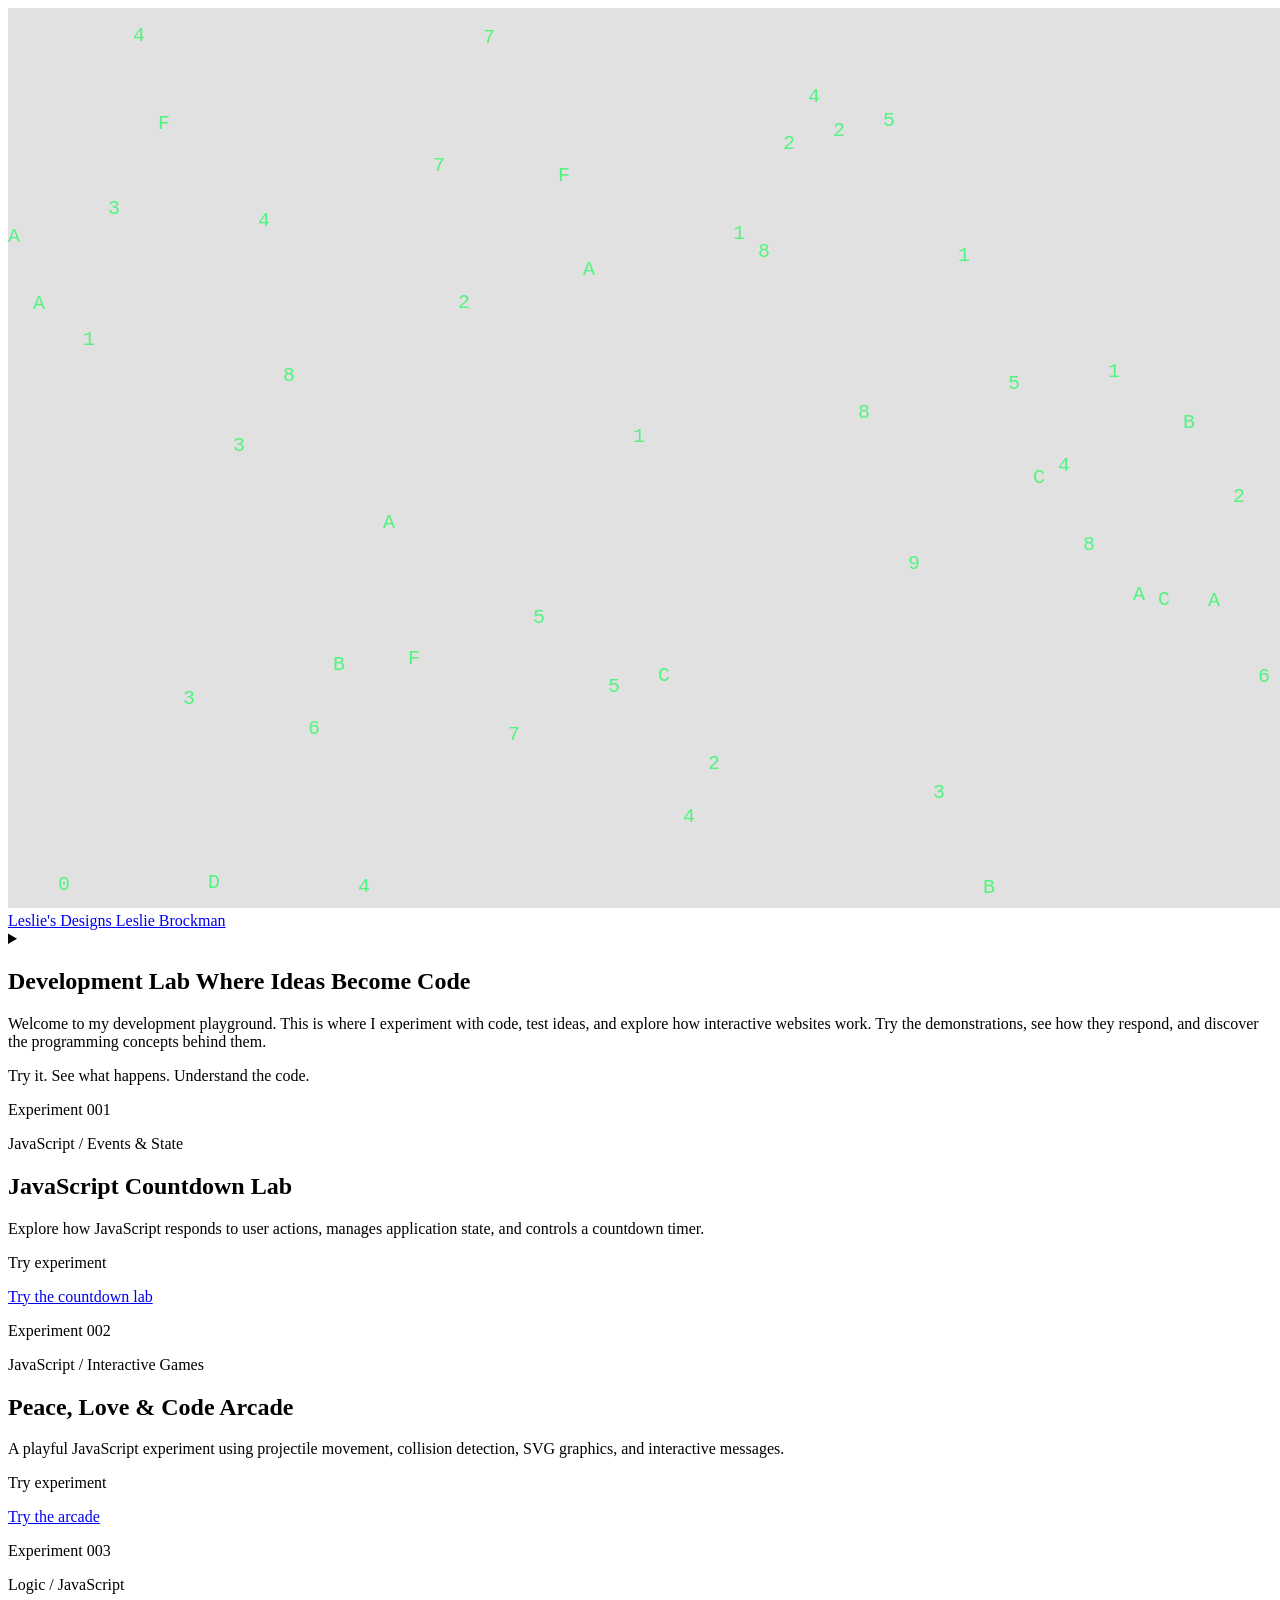
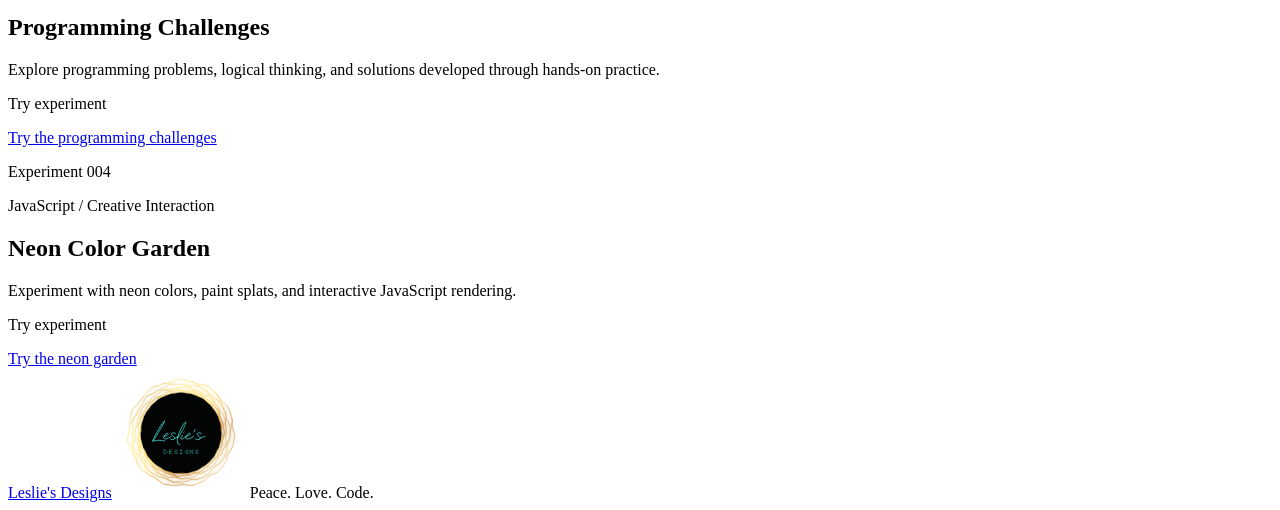
==== pages/lab.html @ 20976a06 "Create lab.html for development experiments This page serves as a development lab for experimenting " ====
<!--
 * Author: Leslie Brockman | Leslie's Designs | 2026
 * Description: Development Lab page for experimenting with code and interactive web concepts.
 -->
<!doctype html>
<html lang="en">
<head>
  <meta charset="utf-8">
  <meta name="viewport" content="width=device-width, initial-scale=1">
  <meta name="theme-color" content="#050907">
  <meta name="description" content="Learning areas and technical explorations in the Leslie's Designs Development Lab.">
  <title>Development Lab | Leslie's Designs</title>
  <link rel="stylesheet" href="../styles/main.css">
  <link rel="stylesheet" href="../styles/lab.css">
  <script src="../js/main.js" defer></script>
</head>
<body class="lab-page">
  <canvas class="matrix-rain" aria-hidden="true"></canvas>
  <div class="site-shell">
    <header class="site-header" id="lab-top">
      <a class="wordmark" href="../index.html#home" aria-label="Leslie's Designs home">
        <span class="wordmark__name">Leslie's Designs</span>
        <span class="wordmark__tag">Leslie Brockman</span>
      </a>

      <details class="nav-disclosure nav-disclosure--responsive">
        <summary aria-label="Toggle navigation"><span class="nav-disclosure__icon" aria-hidden="true"></span></summary>
        <nav class="primary-nav" aria-label="Primary navigation">
          <ul>
            <li><a href="../index.html#home">Home</a></li>
            <li><a href="about.html">About</a></li>
            <li><a href="portfolio.html">Portfolio</a></li>
            <li><a href="services.html">Designs</a></li>
            <li><a href="lab.html" aria-current="page">Lab</a></li>
            <li><a href="contact.html">Contact</a></li>
          </ul>
        </nav>
      </details>
    </header>

    <main class="lab-main">
      <section class="page-intro" aria-labelledby="lab-title">
        <h1 id="lab-title">Development Lab <span>Where Ideas Become Code</span></h1>
        <p>Welcome to my development playground. This is where I experiment with code, test ideas, and explore how interactive websites work. Try the demonstrations, see how they respond, and discover the programming concepts behind them.</p>
      </section>

      <p class="lab-pattern">Try it. See what happens. Understand the code.</p>

      <section class="lab-grid" aria-label="Development Lab experiments">
        <article class="lab-card">
          <p class="lab-card__index">Experiment 001</p>
          <p class="lab-card__category">JavaScript / Events &amp; State</p>
          <h2>JavaScript Countdown Lab</h2>
          <p class="lab-card__summary">Explore how JavaScript responds to user actions, manages application state, and controls a countdown timer.</p>
          <p class="lab-card__status">Try experiment</p>
          <a class="lab-card__link" href="lab/experiments/countdown.html">Try the countdown lab</a>
        </article>
        <article class="lab-card">
          <p class="lab-card__index">Experiment 002</p>
          <p class="lab-card__category">JavaScript / Interactive Games</p>
          <h2>Peace, Love &amp; Code Arcade</h2>
          <p class="lab-card__summary">A playful JavaScript experiment using projectile movement, collision detection, SVG graphics, and interactive messages.</p>
          <p class="lab-card__status">Try experiment</p>
          <a class="lab-card__link" href="lab/experiments/peace-love-code.html">Try the arcade</a>
        </article>
        <article class="lab-card">
          <p class="lab-card__index">Experiment 003</p>
          <p class="lab-card__category">Logic / JavaScript</p>
          <h2>Programming Challenges</h2>
          <p class="lab-card__summary">Explore programming problems, logical thinking, and solutions developed through hands-on practice.</p>
          <p class="lab-card__status">Try experiment</p>
          <a class="lab-card__link" href="lab/experiments/programming-challenges.html">Try the programming challenges</a>
        </article>
        <article class="lab-card lab-card--security">
          <p class="lab-card__index">Experiment 004</p>
          <p class="lab-card__category">JavaScript / Creative Interaction</p>
          <h2>Neon Color Garden</h2>
          <p class="lab-card__summary">Experiment with neon colors, paint splats, and interactive JavaScript rendering.</p>
          <p class="lab-card__status">Try experiment</p>
          <a class="lab-card__link" href="lab/experiments/neon-color-garden.html">Try the neon garden</a>
        </article>
      </section>
    </main>

    <footer class="site-footer">
      <a class="site-footer__brand" href="../index.html#home">Leslie's Designs</a>
      <img class="site-footer__logo" src="../images/leslies-portal.svg" alt="" width="130" height="130">
      <span class="site-footer__motto">Peace. Love. Code.</span>
    </footer>
  </div>
</body>
</html>
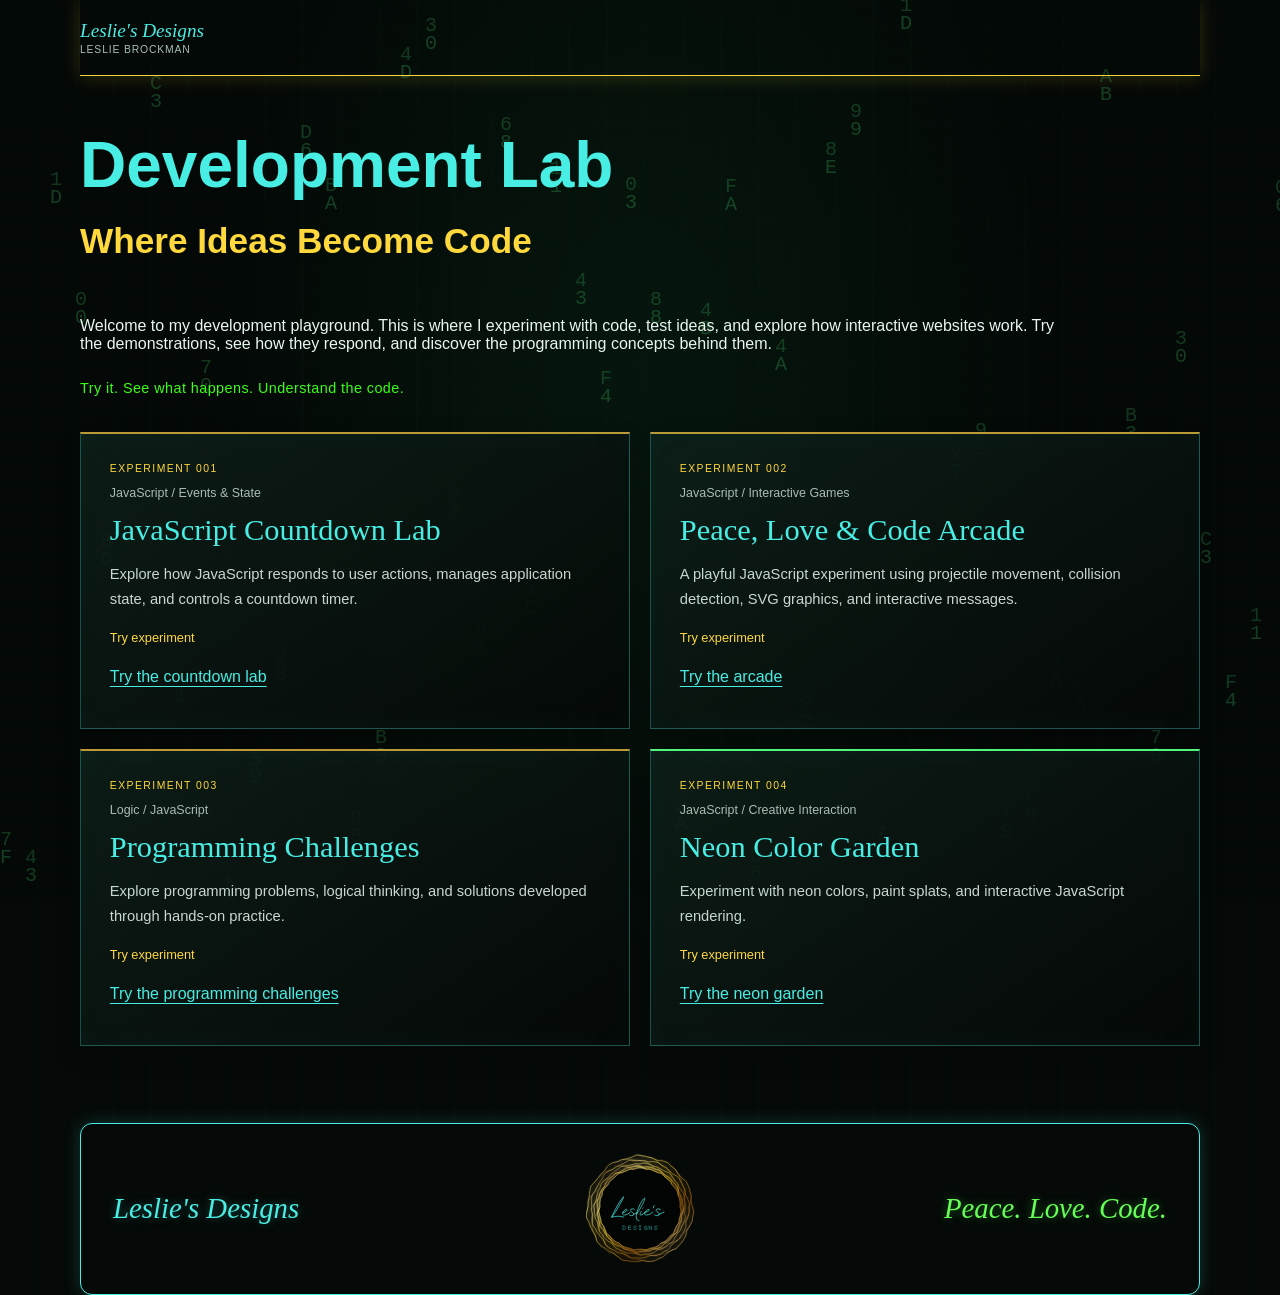
==== commit 45a8b7ab: "Update links to lab experiments in lab.html" ====
--- a/pages/lab.html
+++ b/pages/lab.html
@@ -54,7 +54,7 @@
           <h2>JavaScript Countdown Lab</h2>
           <p class="lab-card__summary">Explore how JavaScript responds to user actions, manages application state, and controls a countdown timer.</p>
           <p class="lab-card__status">Try experiment</p>
-          <a class="lab-card__link" href="lab/experiments/countdown.html">Try the countdown lab</a>
+          <a class="lab-card__link" href="lab/countdown.html">Try the countdown lab</a>
         </article>
         <article class="lab-card">
           <p class="lab-card__index">Experiment 002</p>
@@ -62,7 +62,7 @@
           <h2>Peace, Love &amp; Code Arcade</h2>
           <p class="lab-card__summary">A playful JavaScript experiment using projectile movement, collision detection, SVG graphics, and interactive messages.</p>
           <p class="lab-card__status">Try experiment</p>
-          <a class="lab-card__link" href="lab/experiments/peace-love-code.html">Try the arcade</a>
+          <a class="lab-card__link" href="lab/peace-love-code.html">Try the arcade</a>
         </article>
         <article class="lab-card">
           <p class="lab-card__index">Experiment 003</p>
@@ -70,7 +70,7 @@
           <h2>Programming Challenges</h2>
           <p class="lab-card__summary">Explore programming problems, logical thinking, and solutions developed through hands-on practice.</p>
           <p class="lab-card__status">Try experiment</p>
-          <a class="lab-card__link" href="lab/experiments/programming-challenges.html">Try the programming challenges</a>
+          <a class="lab-card__link" href="lab/programming-challenges.html">Try the programming challenges</a>
         </article>
         <article class="lab-card lab-card--security">
           <p class="lab-card__index">Experiment 004</p>
@@ -78,7 +78,7 @@
           <h2>Neon Color Garden</h2>
           <p class="lab-card__summary">Experiment with neon colors, paint splats, and interactive JavaScript rendering.</p>
           <p class="lab-card__status">Try experiment</p>
-          <a class="lab-card__link" href="lab/experiments/neon-color-garden.html">Try the neon garden</a>
+          <a class="lab-card__link" href="lab/neon-color-garden.html">Try the neon garden</a>
         </article>
       </section>
     </main>
--- a/styles/main.css
+++ b/styles/main.css
@@ -0,0 +1,599 @@
+/**
+ * Author: Leslie Brockman | Leslie's Designs | 2026
+ * Description: Main global styles for Leslie's Designs website.
+ */
+:root {
+  color-scheme: dark;
+  --ink: #050907;
+  --ink-soft: #0b1511;
+  --paper: #eaf7f1;
+  --muted: #a9bdb4;
+  --aqua: #48eee4;
+  --green: #51f47e;
+  --gold: #ffd83d;
+  --gold-soft: #b99a36;
+  --line: rgba(255, 216, 61, 0.34);
+  --content-width: 1120px;
+  --space-1: 0.5rem;
+  --space-2: 1rem;
+  --space-3: 1.5rem;
+  --space-4: 2.5rem;
+  --space-5: 4rem;
+  --space-6: 6rem;
+  font-family: "Trebuchet MS", "Segoe UI", sans-serif;
+  background: var(--ink);
+  color: var(--paper);
+  font-synthesis: none;
+  text-rendering: optimizeLegibility;
+}
+
+* {
+  box-sizing: border-box;
+}
+
+html {
+  min-width: 320px;
+  scroll-behavior: smooth;
+  scroll-padding-top: 6rem;
+}
+
+body {
+  min-width: 320px;
+  min-height: 100vh;
+  margin: 0;
+  overflow-x: hidden;
+  background:
+    radial-gradient(ellipse at 50% 28%, rgba(13, 83, 43, 0.2), transparent 48%),
+    repeating-linear-gradient(90deg, transparent 0 36px, rgba(39, 199, 93, 0.025) 37px, transparent 38px),
+    var(--ink);
+}
+
+body::before {
+  position: fixed;
+  z-index: 0;
+  inset: 0;
+  pointer-events: none;
+  content: "";
+  background: repeating-linear-gradient(0deg, transparent 0 5px, rgba(61, 246, 120, 0.018) 6px);
+}
+
+a {
+  color: inherit;
+}
+
+a:focus-visible,
+summary:focus-visible {
+  outline: 3px solid var(--gold);
+  outline-offset: 5px;
+}
+
+.matrix-rain {
+  position: fixed;
+  z-index: 0;
+  inset: 0;
+  width: 100%;
+  height: 100%;
+  opacity: 0.22;
+  pointer-events: none;
+}
+
+.home-page .matrix-rain {
+  opacity: 0.38;
+}
+
+.site-shell {
+  position: relative;
+  z-index: 1;
+  width: min(100% - 3rem, var(--content-width));
+  margin-inline: auto;
+}
+
+.site-header {
+  position: relative;
+  display: flex;
+  min-height: 76px;
+  align-items: center;
+  justify-content: space-between;
+  gap: var(--space-3);
+  border-bottom: 1px solid var(--gold);
+  box-shadow: 0 1px 18px rgba(255, 216, 61, 0.18);
+}
+
+.wordmark {
+  display: grid;
+  gap: 0.15rem;
+  color: var(--aqua);
+  text-decoration: none;
+}
+
+.wordmark__name {
+  font-family: Georgia, "Times New Roman", serif;
+  font-size: 1.2rem;
+  font-style: italic;
+}
+
+.wordmark__tag {
+  color: var(--muted);
+  font-size: 0.65rem;
+  letter-spacing: 0.08em;
+  text-transform: uppercase;
+}
+
+.nav-disclosure {
+  display: flex;
+  align-items: center;
+}
+
+.nav-disclosure summary {
+  display: none;
+  color: var(--aqua);
+  cursor: pointer;
+  font-size: 0.9rem;
+  list-style: none;
+}
+
+.nav-disclosure summary::-webkit-details-marker {
+  display: none;
+}
+
+@media (min-width: 761px) {
+  /* Keep desktop links visible even when the native disclosure is closed. */
+  .nav-disclosure--responsive::details-content {
+    content-visibility: visible;
+  }
+
+  .nav-disclosure--responsive > .primary-nav {
+    display: block;
+  }
+}
+
+.primary-nav ul {
+  display: flex;
+  flex-wrap: wrap;
+  align-items: center;
+  justify-content: flex-end;
+  gap: clamp(0.6rem, 2vw, 1.65rem);
+  margin: 0;
+  padding: 0;
+  list-style: none;
+}
+
+.primary-nav a,
+.nav-upcoming {
+  display: inline-flex;
+  min-height: 44px;
+  align-items: center;
+  gap: 0.35rem;
+  color: var(--paper);
+  font-size: 0.88rem;
+  text-decoration: none;
+  transition: color 160ms ease, text-shadow 160ms ease;
+}
+
+.primary-nav a:hover,
+.primary-nav a[aria-current="page"] {
+  color: var(--gold);
+  text-shadow: 0 0 12px rgba(255, 216, 61, 0.7);
+}
+
+.nav-upcoming {
+  color: #82948c;
+  cursor: default;
+}
+
+.nav-upcoming small {
+  color: var(--gold-soft);
+  font-size: 0.58rem;
+  text-transform: uppercase;
+}
+
+.hero {
+  position: relative;
+  display: flex;
+  min-height: min(760px, calc(100svh - 76px));
+  flex-direction: column;
+  align-items: center;
+  justify-content: center;
+  padding: clamp(2.5rem, 5vh, 4rem) 1rem clamp(4rem, 7vh, 5.5rem);
+  isolation: isolate;
+  text-align: center;
+  overflow: hidden;
+}
+
+.hero__ornament {
+  display: none;
+}
+
+.hero__grid-floor {
+  position: absolute;
+  z-index: -1;
+  right: -13%;
+  bottom: -8%;
+  left: -13%;
+  height: 31%;
+  transform: perspective(240px) rotateX(56deg) scale(1.28);
+  transform-origin: center bottom;
+  background-image:
+    linear-gradient(to top, rgba(41, 255, 105, 0.2), transparent 78%),
+    linear-gradient(rgba(66, 255, 105, 0.65) 1px, transparent 1px),
+    linear-gradient(90deg, rgba(66, 255, 105, 0.65) 1px, transparent 1px);
+  background-size: 100% 100%, 100% 24px, 48px 100%;
+  box-shadow: 0 -16px 30px -22px rgba(74, 255, 108, 0.75);
+  pointer-events: none;
+}
+
+.hero__botanical-artwork {
+  position: absolute;
+  z-index: -1;
+  bottom: 0.5rem;
+  width: clamp(100px, 18vw, 210px);
+  aspect-ratio: 2 / 3;
+  opacity: 0.9;
+  pointer-events: none;
+}
+
+.hero__botanical-artwork img {
+  display: block;
+  width: 100%;
+  height: auto;
+}
+
+.hero__botanical-artwork--left {
+  left: 0;
+}
+
+.hero__botanical-artwork--right {
+  right: 0;
+}
+
+.hero__logo-wrap {
+  position: relative;
+  z-index: 0;
+  width: min(100%, 390px);
+  margin: 0 0 0.8rem;
+}
+
+.hero__logo {
+  display: block;
+  width: 100%;
+  height: auto;
+}
+
+.hero h1 {
+  position: relative;
+  z-index: 1;
+  margin: 0.35rem 0 0;
+  color: #66ff56;
+  font-family: Georgia, "Times New Roman", serif;
+  font-size: clamp(2.4rem, 5.2vw, 3.85rem);
+  font-weight: 500;
+  font-style: italic;
+  line-height: 1.12;
+  text-shadow: 0 0 8px rgba(81, 255, 89, 0.72), 0 0 22px rgba(81, 244, 126, 0.34);
+}
+
+.hero__subtitle {
+  position: relative;
+  z-index: 1;
+  margin: 0.55rem 0 0;
+  color: var(--gold);
+  font-size: clamp(1rem, 2.1vw, 1.28rem);
+  font-weight: 600;
+  text-shadow: 0 0 12px rgba(255, 216, 61, 0.22);
+}
+
+.hero__support {
+  position: relative;
+  z-index: 1;
+  margin: 0.5rem 0 0;
+  color: var(--paper);
+  font-size: 1rem;
+  line-height: 1.6;
+}
+
+.hero__actions {
+  position: relative;
+  z-index: 1;
+  display: flex;
+  flex-wrap: wrap;
+  justify-content: center;
+  gap: var(--space-2);
+  margin-top: 1.6rem;
+}
+
+.button {
+  display: inline-flex;
+  min-width: 190px;
+  min-height: 52px;
+  align-items: center;
+  justify-content: center;
+  padding: 0.75rem 1.2rem;
+  border: 1px solid currentColor;
+  border-radius: 4px;
+  background: rgba(5, 9, 7, 0.78);
+  font-size: 0.95rem;
+  font-weight: 700;
+  text-decoration: none;
+  transition: background-color 160ms ease, box-shadow 160ms ease, transform 160ms ease;
+}
+
+.button:hover {
+  transform: translateY(-2px);
+  background: rgba(15, 33, 24, 0.9);
+}
+
+.hero .button--aqua {
+  color: var(--aqua);
+  box-shadow: 0 0 13px rgba(72, 238, 228, 0.38), inset 0 0 12px rgba(72, 238, 228, 0.08);
+}
+
+.hero .button--aqua:hover {
+  box-shadow: 0 0 22px rgba(72, 238, 228, 0.45);
+}
+
+.hero .button--gold {
+  color: var(--gold);
+  box-shadow: 0 0 13px rgba(255, 216, 61, 0.32), inset 0 0 12px rgba(255, 216, 61, 0.07);
+}
+
+.hero .button--gold:hover {
+  box-shadow: 0 0 22px rgba(255, 216, 61, 0.4);
+}
+
+.hero__peace-mark {
+  position: absolute;
+  z-index: 1;
+  bottom: 1.2rem;
+  color: var(--gold);
+  font-size: 1.65rem;
+  text-shadow: 0 0 12px rgba(255, 216, 61, 0.62);
+  pointer-events: none;
+}
+
+.site-footer {
+  display: flex;
+  min-height: 78px;
+  align-items: center;
+  justify-content: space-between;
+  gap: var(--space-2);
+  border-top: 1px solid var(--line);
+  color: var(--muted);
+  font-size: 0.8rem;
+}
+
+.site-footer a {
+  color: var(--aqua);
+  text-decoration-thickness: 1px;
+  text-underline-offset: 4px;
+}
+
+:is(.home-page, .about-page) .site-footer {
+  display: grid;
+  grid-template-columns: minmax(0, 1fr) 130px minmax(0, 1fr);
+  align-items: center;
+  gap: 1.25rem;
+  padding: 1.25rem clamp(1rem, 3vw, 2rem);
+  border: 1px solid var(--aqua);
+  border-radius: 12px;
+  background: var(--ink);
+  box-shadow: 0 0 18px rgba(72, 238, 228, 0.2);
+}
+
+:is(.home-page, .about-page) .site-footer__brand,
+:is(.home-page, .about-page) .site-footer__motto {
+  min-width: 0;
+  font-family: Georgia, "Times New Roman", serif;
+  font-size: clamp(1.5rem, 2.5vw, 1.8rem);
+  font-style: italic;
+  overflow-wrap: anywhere;
+}
+
+:is(.home-page, .about-page) .site-footer__brand {
+  justify-self: start;
+  color: var(--aqua);
+  text-decoration: none;
+  text-shadow: 0 0 10px rgba(72, 238, 228, 0.35);
+}
+
+:is(.home-page, .about-page) .site-footer__logo {
+  display: block;
+  width: 130px;
+  max-width: 100%;
+  height: auto;
+  justify-self: center;
+}
+
+:is(.home-page, .about-page) .site-footer__motto {
+  color: #66ff56;
+  text-align: right;
+  text-shadow: 0 0 10px rgba(81, 255, 89, 0.4);
+}
+
+@media (max-width: 760px) {
+  :is(.home-page, .about-page) .site-footer {
+    grid-template-columns: minmax(0, 1fr);
+    gap: 0.75rem;
+    padding: 1.25rem 1rem;
+    text-align: center;
+  }
+
+  :is(.home-page, .about-page) .site-footer__brand {
+    justify-self: center;
+  }
+
+  :is(.home-page, .about-page) .site-footer__logo {
+    width: 110px;
+  }
+
+  :is(.home-page, .about-page) .site-footer__motto {
+    text-align: center;
+  }
+
+  .site-shell {
+    width: min(100% - 2rem, var(--content-width));
+  }
+
+  .site-header {
+    min-height: 68px;
+  }
+
+  .nav-disclosure {
+    position: relative;
+    justify-content: flex-end;
+  }
+
+  .nav-disclosure summary {
+    display: block;
+    min-width: 64px;
+    padding: 0.75rem 0.25rem;
+    text-align: right;
+  }
+
+  .nav-disclosure--responsive {
+    flex-shrink: 0;
+    margin-left: auto;
+  }
+
+  .nav-disclosure--responsive summary {
+    display: flex;
+    width: 44px;
+    min-width: 44px;
+    height: 44px;
+    align-items: center;
+    justify-content: center;
+    padding: 0;
+  }
+
+  .nav-disclosure__icon {
+    width: 24px;
+    height: 2px;
+    background: currentColor;
+    box-shadow: 0 -7px currentColor, 0 7px currentColor;
+  }
+
+  .nav-disclosure--responsive:not([open]) > .primary-nav {
+    display: none;
+  }
+
+  .primary-nav {
+    position: absolute;
+    z-index: 5;
+    top: calc(100% + 1px);
+    right: 0;
+    width: min(280px, calc(100vw - 2rem));
+    padding: 0.5rem 1rem;
+    border: 1px solid var(--gold);
+    background: #07100b;
+    box-shadow: 0 12px 28px rgba(0, 0, 0, 0.65), 0 0 18px rgba(255, 216, 61, 0.14);
+  }
+
+  .primary-nav ul {
+    display: grid;
+    gap: 0;
+  }
+
+  .primary-nav a,
+  .nav-upcoming {
+    width: 100%;
+    min-height: 48px;
+    justify-content: space-between;
+    border-bottom: 1px solid rgba(255, 216, 61, 0.12);
+  }
+
+  .primary-nav li:last-child > * {
+    border-bottom: 0;
+  }
+
+  .nav-disclosure--responsive > .primary-nav {
+    width: max-content;
+    max-width: calc(100vw - 2rem);
+  }
+
+  .nav-disclosure--responsive .primary-nav a {
+    justify-content: flex-start;
+    align-items: center;
+    gap: 0.5rem;
+  }
+
+  .hero {
+    min-height: 0;
+    padding-block: 2.8rem 4.5rem;
+  }
+
+  .hero__ornament {
+    top: 3%;
+    width: min(104vw, 600px);
+  }
+
+  .hero__grid-floor {
+    right: -32%;
+    left: -32%;
+    height: 25%;
+  }
+
+  .hero__logo-wrap {
+    width: min(88%, 340px);
+    margin-bottom: 0.65rem;
+  }
+
+  .hero__botanical-artwork {
+    bottom: 0.25rem;
+    width: 44px;
+  }
+
+  .hero__botanical-artwork--left {
+    left: 0;
+  }
+
+  .hero__botanical-artwork--right {
+    right: 0;
+  }
+
+  .hero__actions {
+    width: min(100%, 410px);
+    gap: 0.75rem;
+  }
+
+  .button {
+    flex: 1 1 190px;
+  }
+
+}
+
+@media (max-width: 420px) {
+  .wordmark__name {
+    font-size: 1.05rem;
+  }
+
+  .hero h1 {
+    font-size: clamp(2.25rem, 10vw, 3rem);
+  }
+
+  .hero__actions {
+    flex-direction: column;
+    align-items: stretch;
+  }
+
+  .button {
+    width: 100%;
+  }
+
+  .site-footer {
+    align-items: flex-start;
+    flex-direction: column;
+    justify-content: center;
+    padding-block: 1rem;
+  }
+}
+
+@media (prefers-reduced-motion: reduce) {
+  html {
+    scroll-behavior: auto;
+  }
+
+  *,
+  *::before,
+  *::after {
+    transition-duration: 0.01ms !important;
+  }
+}
--- a/styles/lab.css
+++ b/styles/lab.css
@@ -0,0 +1,188 @@
+/**
+ * Author: Leslie Brockman | Leslie's Designs | 2026
+ * Description: Styles for the Development Lab page.
+ */
+.lab-main {
+  padding-bottom: clamp(2rem, 6vw, 5rem);
+}
+
+.lab-main .page-intro {
+  max-width: 980px;
+}
+
+.lab-main .page-intro h1 {
+  color: var(--aqua);
+  font-size: clamp(2rem, 6vw, 4rem);
+  line-height: 1.15;
+  overflow-wrap: anywhere;
+}
+
+.lab-main .page-intro h1 span {
+  display: block;
+  margin-top: 0.4em;
+  color: var(--gold);
+  font-size: 0.55em;
+  line-height: 1.35;
+}
+
+.lab-grid {
+  display: grid;
+  grid-template-columns: repeat(2, minmax(0, 1fr));
+  gap: 1.25rem;
+  padding-top: 2rem;
+}
+
+.lab-card {
+  position: relative;
+  min-width: 0;
+  padding: clamp(1.2rem, 3vw, 1.8rem);
+  border: 1px solid rgba(72, 238, 228, 0.3);
+  border-top: 2px solid var(--gold-soft);
+  background: linear-gradient(145deg, rgba(14, 31, 25, 0.88), rgba(5, 9, 7, 0.94));
+  box-shadow: inset 0 0 24px rgba(72, 238, 228, 0.03), 0 10px 24px rgba(0, 0, 0, 0.2);
+}
+
+.lab-card--security {
+  border-top-color: var(--green);
+}
+
+.lab-card__index {
+  margin: 0;
+  color: var(--gold);
+  font-size: 0.65rem;
+  letter-spacing: 0.14em;
+  text-transform: uppercase;
+}
+
+.lab-card h2 {
+  overflow-wrap: anywhere;
+  margin: 0.55rem 0 0;
+  color: var(--aqua);
+  font-family: Georgia, "Times New Roman", serif;
+  font-size: clamp(1.45rem, 3vw, 1.9rem);
+  font-weight: 500;
+  line-height: 1.25;
+}
+
+.lab-card__summary {
+  margin: 0.8rem 0 1rem;
+  color: #c8d7d0;
+  font-size: 0.92rem;
+  line-height: 1.7;
+}
+
+.lab-pattern {
+  margin: 1.5rem 0 0;
+  color: #39FF14;
+  font-size: 0.9rem;
+  letter-spacing: 0.03em;
+  line-height: 1.6;
+}
+
+.lab-card__category {
+  margin: 0.6rem 0 0;
+  color: var(--muted);
+  font-size: 0.78rem;
+  line-height: 1.5;
+}
+
+.lab-card__status {
+  margin: 1rem 0 0;
+  color: var(--gold);
+  font-size: 0.8rem;
+  line-height: 1.5;
+}
+
+.lab-card__link {
+  display: inline-flex;
+  min-height: 44px;
+  align-items: center;
+  margin-top: 0.5rem;
+  color: var(--aqua);
+  text-underline-offset: 4px;
+  transition: color 160ms ease, text-shadow 160ms ease;
+}
+
+.lab-card__link:hover {
+  color: var(--gold);
+  text-shadow: 0 0 10px rgba(255, 216, 61, 0.3);
+}
+
+.lab-card__link:focus-visible {
+  outline: 3px solid var(--gold);
+  outline-offset: 5px;
+}
+
+.lab-page .site-footer {
+  display: grid;
+  grid-template-columns: minmax(0, 1fr) 130px minmax(0, 1fr);
+  align-items: center;
+  gap: 1.25rem;
+  padding: 1.25rem clamp(1rem, 3vw, 2rem);
+  border: 1px solid var(--aqua);
+  border-radius: 12px;
+  background: var(--ink);
+  box-shadow: 0 0 18px rgba(72, 238, 228, 0.2);
+}
+
+.lab-page .site-footer__brand,
+.lab-page .site-footer__motto {
+  min-width: 0;
+  font-family: Georgia, "Times New Roman", serif;
+  font-size: clamp(1.5rem, 2.5vw, 1.8rem);
+  font-style: italic;
+  overflow-wrap: anywhere;
+}
+
+.lab-page .site-footer__brand {
+  justify-self: start;
+  color: var(--aqua);
+  text-decoration: none;
+  text-shadow: 0 0 10px rgba(72, 238, 228, 0.35);
+}
+
+.lab-page .site-footer__logo {
+  display: block;
+  width: 130px;
+  max-width: 100%;
+  height: auto;
+  justify-self: center;
+}
+
+.lab-page .site-footer__motto {
+  color: #66ff56;
+  text-align: right;
+  text-shadow: 0 0 10px rgba(81, 255, 89, 0.4);
+}
+
+@media (max-width: 760px) {
+  .lab-page .site-footer {
+    grid-template-columns: minmax(0, 1fr);
+    gap: 0.75rem;
+    padding: 1.25rem 1rem;
+    text-align: center;
+  }
+
+  .lab-page .site-footer__brand {
+    justify-self: center;
+  }
+
+  .lab-page .site-footer__logo {
+    width: 110px;
+  }
+
+  .lab-page .site-footer__motto {
+    text-align: center;
+  }
+
+  .lab-grid {
+    grid-template-columns: 1fr;
+  }
+}
+
+
+@media (prefers-reduced-motion: reduce) {
+  .lab-card__link {
+    transition: none;
+  }
+}
